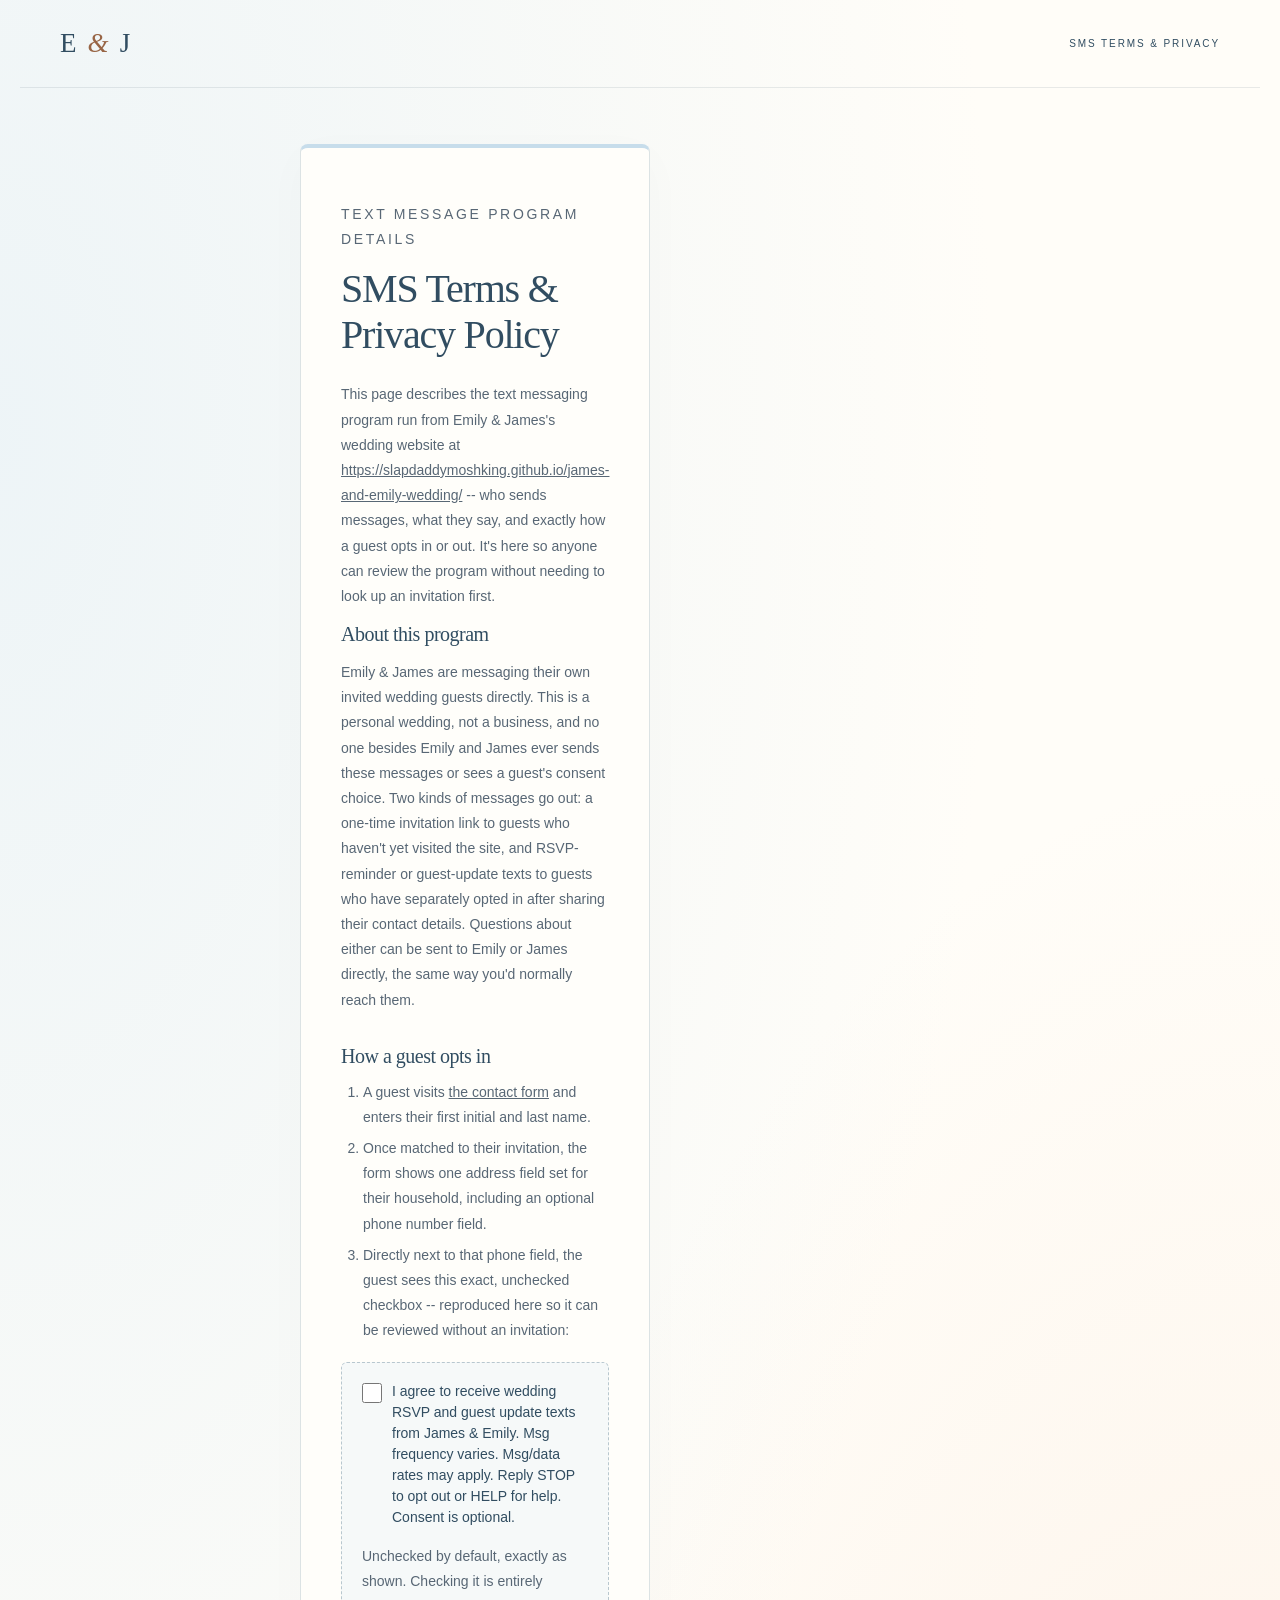
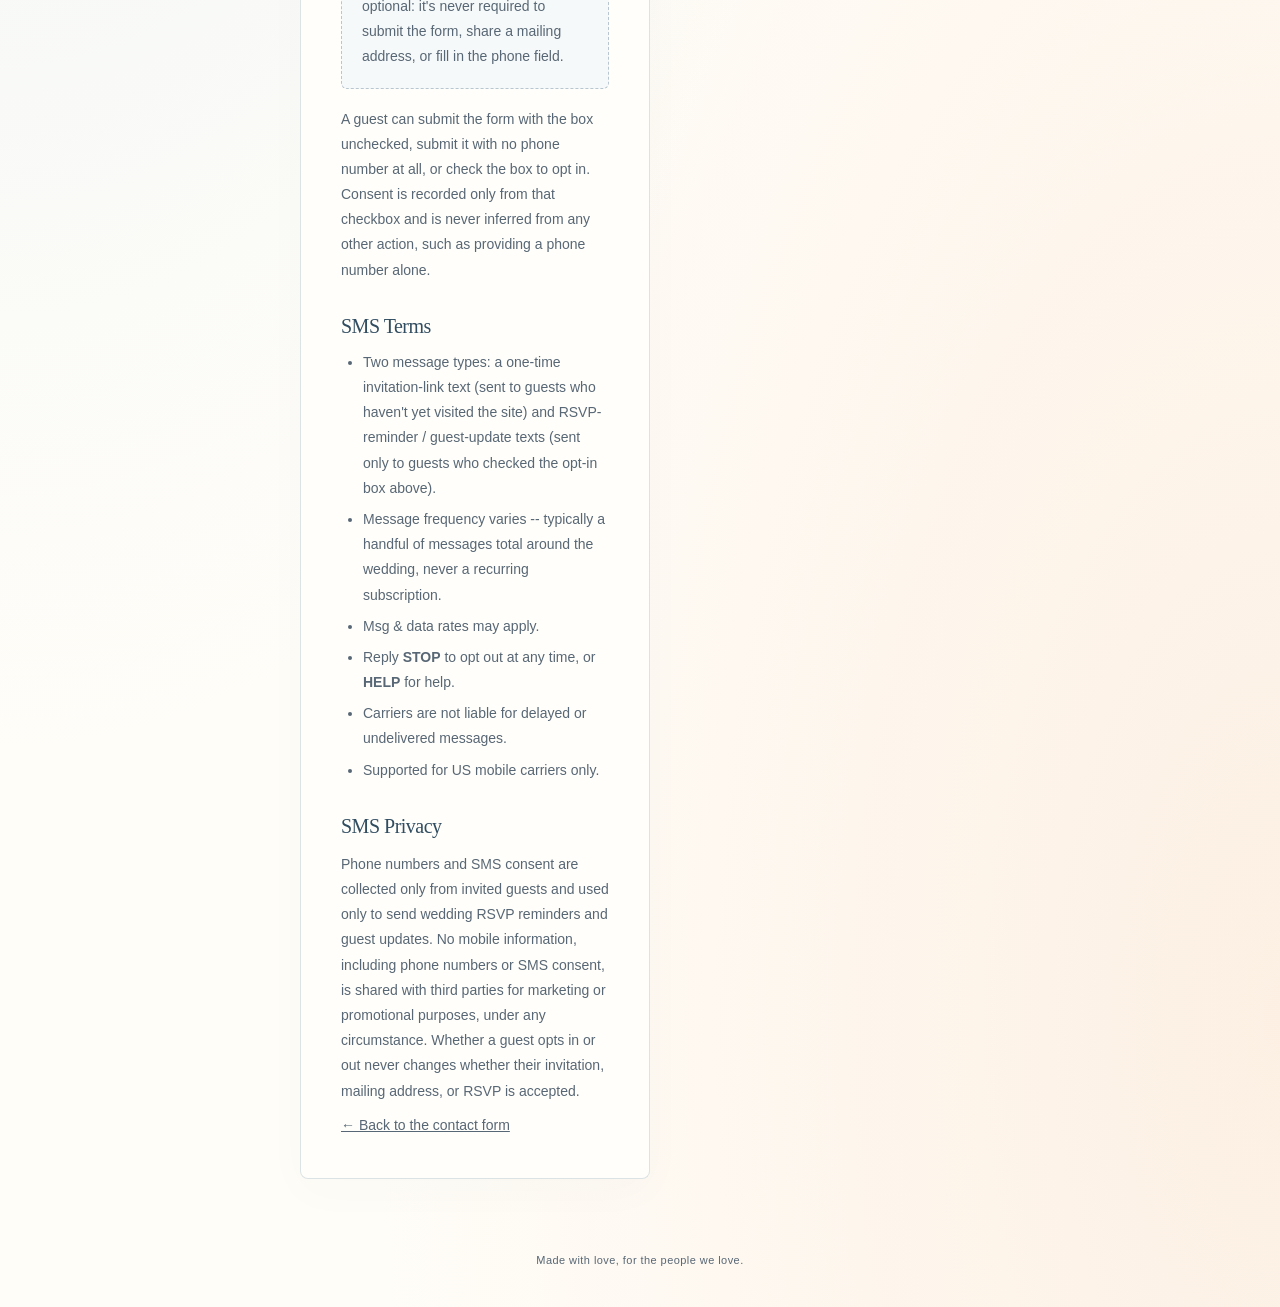
==== sms-terms.html @ 4471e6e7 "Add a standalone, ungated SMS Terms/Privacy/opt-in page Every prior A2P 10DLC fix patched wording in" ====
<!doctype html>
<html lang="en">
<head>
  <meta charset="utf-8">
  <meta name="viewport" content="width=device-width, initial-scale=1">
  <meta name="description" content="SMS Terms, Privacy Policy, and the exact opt-in method used for Emily and James's wedding text updates.">
  <meta name="theme-color" content="#dcecf6">
  <title>SMS Terms &amp; Privacy · Emily &amp; James</title>
  <link rel="stylesheet" href="styles.css?v=sms-terms-1">
</head>
<body>
  <header class="site-header"><a href="./" aria-label="Emily and James home">E <span>&amp;</span> J</a><span class="eyebrow">SMS Terms &amp; Privacy</span></header>
  <main class="policy-main">
    <article class="policy-card">
      <p class="eyebrow">Text message program details</p>
      <h1>SMS Terms &amp; Privacy Policy</h1>
      <p>This page describes the text messaging program run from Emily &amp; James's wedding website at <a href="https://slapdaddymoshking.github.io/james-and-emily-wedding/">https://slapdaddymoshking.github.io/james-and-emily-wedding/</a> -- who sends messages, what they say, and exactly how a guest opts in or out. It's here so anyone can review the program without needing to look up an invitation first.</p>

      <section aria-labelledby="about-heading">
        <h2 id="about-heading">About this program</h2>
        <p>Emily &amp; James are messaging their own invited wedding guests directly. This is a personal wedding, not a business, and no one besides Emily and James ever sends these messages or sees a guest's consent choice. Two kinds of messages go out: a one-time invitation link to guests who haven't yet visited the site, and RSVP-reminder or guest-update texts to guests who have separately opted in after sharing their contact details. Questions about either can be sent to Emily or James directly, the same way you'd normally reach them.</p>
      </section>

      <section aria-labelledby="optin-heading">
        <h2 id="optin-heading">How a guest opts in</h2>
        <ol>
          <li>A guest visits <a href="./">the contact form</a> and enters their first initial and last name.</li>
          <li>Once matched to their invitation, the form shows one address field set for their household, including an optional phone number field.</li>
          <li>Directly next to that phone field, the guest sees this exact, unchecked checkbox -- reproduced here so it can be reviewed without an invitation:</li>
        </ol>
        <div class="policy-example" aria-label="Reference copy of the live opt-in checkbox">
          <label class="checkbox-label sms-consent"><input type="checkbox" name="sms_consent_example" aria-describedby="optin-example-note"> <span>I agree to receive wedding RSVP and guest update texts from James &amp; Emily. Msg frequency varies. Msg/data rates may apply. Reply STOP to opt out or HELP for help. Consent is optional.</span></label>
          <p class="field-help" id="optin-example-note">Unchecked by default, exactly as shown. Checking it is entirely optional: it's never required to submit the form, share a mailing address, or fill in the phone field.</p>
        </div>
        <p>A guest can submit the form with the box unchecked, submit it with no phone number at all, or check the box to opt in. Consent is recorded only from that checkbox and is never inferred from any other action, such as providing a phone number alone.</p>
      </section>

      <section aria-labelledby="terms-heading" id="terms">
        <h2 id="terms-heading">SMS Terms</h2>
        <ul>
          <li>Two message types: a one-time invitation-link text (sent to guests who haven't yet visited the site) and RSVP-reminder / guest-update texts (sent only to guests who checked the opt-in box above).</li>
          <li>Message frequency varies -- typically a handful of messages total around the wedding, never a recurring subscription.</li>
          <li>Msg &amp; data rates may apply.</li>
          <li>Reply <strong>STOP</strong> to opt out at any time, or <strong>HELP</strong> for help.</li>
          <li>Carriers are not liable for delayed or undelivered messages.</li>
          <li>Supported for US mobile carriers only.</li>
        </ul>
      </section>

      <section aria-labelledby="privacy-heading" id="privacy">
        <h2 id="privacy-heading">SMS Privacy</h2>
        <p>Phone numbers and SMS consent are collected only from invited guests and used only to send wedding RSVP reminders and guest updates. No mobile information, including phone numbers or SMS consent, is shared with third parties for marketing or promotional purposes, under any circumstance. Whether a guest opts in or out never changes whether their invitation, mailing address, or RSVP is accepted.</p>
      </section>

      <p class="field-help"><a href="./">&larr; Back to the contact form</a></p>
    </article>
  </main>
  <footer>Made with love, for the people we love.</footer>
</body>
</html>
---- styles.css ----
:root { color-scheme: light; font-family: Georgia, 'Times New Roman', serif; --blue: #dcecf6; --orange: #f7d2b5; --green: #dce5d2; --yellow: #f8edbd; --ink: #314d61; --muted: #586775; color: var(--ink); background: #fffdf8; }
* { box-sizing: border-box; }
body { margin: 0; background: radial-gradient(ellipse at 0% 15%, #dcecf680, transparent 55%), radial-gradient(ellipse at 100% 90%, #f7d2b550, transparent 50%), #fffdf8; }
a { color: inherit; }
.site-header { max-width: 1240px; margin: auto; padding: 28px 40px; display: flex; align-items: center; justify-content: space-between; border-bottom: 1px solid #314d611c; }
.site-header a { text-decoration: none; font-size: 27px; letter-spacing: .08em; }
.site-header a span { font-style: italic; color: #986545; }
.eyebrow { font: 10px/1.7 Arial, sans-serif; letter-spacing: .19em; text-transform: uppercase; }
main { max-width: 1200px; margin: auto; display: grid; grid-template-columns: .9fr 1.1fr; gap: 64px; padding: 64px 40px; align-items: start; }
.intro { text-align: center; padding: 44px 0; position: sticky; top: 30px; }
h1 { margin: 18px -12px 22px; font-size: clamp(40px, 4.4vw, 60px); font-weight: 400; line-height: 1.15; letter-spacing: -.045em; }
h1 span { font-style: italic; color: #986545; }
.divider { width: 64px; height: 3px; background: linear-gradient(to right, var(--blue) 50%, var(--orange) 50%); margin: 30px auto; }
h2 { font-weight: 400; letter-spacing: -.025em; }
.intro h2 { font-size: clamp(32px, 3.7vw, 46px); line-height: 1.15; margin: 28px 0 20px; }
.intro-copy { max-width: 340px; margin: auto; font: 15px/1.9 Arial, sans-serif; color: var(--muted); }
.little-note { display: flex; gap: 16px; text-align: left; align-items: center; max-width: 330px; margin: 34px auto 0; padding: 19px 22px; background: #dcecf670; border-radius: 6px; }
.little-note span { font-size: 28px; }
.little-note p { margin: 0; font: 13px/1.7 Arial, sans-serif; }
.signoff { margin-top: 30px; font-style: italic; font-size: 16px; }
.petals { position: relative; width: 64px; height: 64px; margin: 0 auto 26px; }
.petals i { position: absolute; width: 28px; height: 36px; border-radius: 70% 70% 55% 55%; background: var(--orange); left: 18px; top: 0; transform-origin: 50% 32px; }
.petals i:nth-child(2) { transform: rotate(72deg); background: var(--blue); }
.petals i:nth-child(3) { transform: rotate(144deg); background: var(--green); }
.petals i:nth-child(4) { transform: rotate(216deg); background: var(--blue); }
.petals i:nth-child(5) { transform: rotate(288deg); }
.petals::after { content: ''; position: absolute; width: 16px; height: 16px; left: 24px; top: 24px; border-radius: 50%; background: var(--yellow); }
.form-card { min-width: 0; background: #fffefa; border: 1px solid #dce3e4; border-top: 4px solid #c7ddeb; border-radius: 8px; padding: 35px; box-shadow: 0 12px 45px #314d6106; scroll-margin-top: 24px; }
.form-card .eyebrow { margin-top: 0; color: #64785d; }
.form-card h2 { font-size: 33px; margin: 10px 0; }
.form-intro { font: 13px/1.8 Arial, sans-serif; color: var(--muted); margin-bottom: 30px; }
fieldset { min-width: 0; padding: 0; margin: 0 0 26px; border: 0; }
legend { width: 100%; padding: 0 0 14px; margin-bottom: 18px; border-bottom: 1px solid #314d611c; font-size: 18px; }
legend span { margin-right: 10px; font: 10px Arial, sans-serif; color: #7b634e; background: #f7d2b560; border-radius: 50%; padding: 7px; vertical-align: 2px; }
label { display: block; min-width: 0; font: 12px/1.5 Arial, sans-serif; margin-bottom: 16px; }
label small { color: var(--muted); font-size: 11px; }
input, textarea { display: block; width: 100%; min-width: 0; padding: 12px; margin-top: 7px; min-height: 46px; background: #fff; border: 1px solid #b8c7cf; border-radius: 4px; color: var(--ink); font: 16px/1.4 Arial, sans-serif; }
textarea { resize: vertical; }
input::placeholder, textarea::placeholder { color: #6d7981; opacity: 1; }
input:focus, textarea:focus { outline: 2px solid #476b84; outline-offset: 2px; }
[aria-invalid="true"] { border-color: #9a4335; }
.fields { display: grid; grid-template-columns: 1fr 1fr; gap: 16px; }
.name-fields { grid-template-columns: 1fr 2fr; }
.field-help, .privacy-note { color: var(--muted); font: 12px/1.7 Arial, sans-serif; }
.field-help { margin: -5px 0 0; }
.field-help + label { margin-top: 18px; }
.text-button { display: block; border: 0; padding: 10px 0; min-height: 44px; background: transparent; color: var(--ink); font: 13px Arial, sans-serif; text-decoration: underline; cursor: pointer; }
input[readonly] { background: #edf4f8; }
select { width: 100%; min-height: 48px; margin-top: 7px; padding: 12px; border: 1px solid #b8c7cf; border-radius: 4px; background: #fff; color: var(--ink); font: 16px Arial, sans-serif; }
.checkbox-label { display: flex; align-items: center; gap: 10px; font-size: 14px; min-height: 44px; }
.checkbox-label input { width: 20px; height: 20px; min-height: 20px; margin: 0; flex: 0 0 20px; accent-color: var(--ink); }
.checkbox-label.sms-consent { align-items: flex-start; }
.checkbox-label.sms-consent input { margin-top: 2px; }
.sms-policies { margin: 10px 0 0; }
.sms-policies p { margin: 0 0 8px; }
#plus-one-section { border-top: 1px solid #dce3e4; padding-top: 8px; margin-top: 10px; }
#plus-one-section h3 { font-weight: 400; font-size: 21px; }
#plus-one-fields { margin-top: 18px; }
.privacy-note { margin: 0 0 18px; }
button { touch-action: manipulation; }
.primary-button { display: flex; justify-content: space-between; align-items: center; width: 100%; border: 1px solid #314d61; border-radius: 4px; background: var(--ink); color: #fffdf8; min-height: 52px; padding: 14px 20px; font: 15px Arial, sans-serif; cursor: pointer; }
.primary-button:hover { background: #243e50; }
.primary-button:disabled { opacity: .6; cursor: wait; }
.primary-button span { font-size: 22px; }
.form-status { font: 13px/1.7 Arial, sans-serif; margin: 14px 0 0; }
.form-status:empty { margin: 0; }
.form-status.error { color: #923b2e; }
.confirmation { text-align: center; padding: 44px 0; }
.confirmation-mark { font-size: 54px; color: #986545; margin-bottom: 24px; }
.confirmation p:not(.eyebrow) { font: 14px/1.8 Arial, sans-serif; color: var(--muted); }
.confirmation .receipt { overflow-wrap: anywhere; font-size: 11px !important; }
.honeypot { position: absolute; left: -10000px; width: 1px; height: 1px; overflow: hidden; }
[hidden] { display: none !important; }
:focus-visible { outline: 3px solid #476b84; outline-offset: 4px; }
.skip-link { position: absolute; top: -100px; left: 20px; padding: 14px; background: #fff; z-index: 2; }
.skip-link:focus { top: 10px; }
footer { text-align: center; padding: 8px 24px 36px; color: var(--muted); font: 11px/1.8 Arial, sans-serif; letter-spacing: .04em; }
footer a { margin-left: 6px; }
.policy-main { max-width: 760px; margin: auto; padding: 56px 40px 64px; }
.policy-card { background: #fffefa; border: 1px solid #dce3e4; border-top: 4px solid #c7ddeb; border-radius: 8px; padding: 40px; box-shadow: 0 12px 45px #314d6106; }
.policy-card h1 { font-size: clamp(30px, 4vw, 40px); font-weight: 400; letter-spacing: -.03em; margin: 10px 0 24px; }
.policy-card h2 { font-size: 20px; margin: 32px 0 12px; }
.policy-card section:first-of-type h2 { margin-top: 0; }
.policy-card p, .policy-card li { font: 14px/1.8 Arial, sans-serif; color: var(--muted); }
.policy-card ol, .policy-card ul { padding-left: 22px; margin: 0 0 16px; }
.policy-card li { margin-bottom: 6px; }
.policy-example { margin: 18px 0; padding: 18px 20px; background: #dcecf640; border: 1px dashed #b8c7cf; border-radius: 6px; }
.policy-example .field-help { margin: 10px 0 0; }
@media (max-width: 640px) { .policy-main { padding: 32px 18px 40px; } .policy-card { padding: 26px 22px; } }
@media (max-width: 850px) { main { gap: 30px; padding: 40px 24px; } .form-card { padding: 26px; } h1 { font-size: 39px; } .fields { grid-template-columns: 1fr; gap: 0; } .name-fields { grid-template-columns: 1fr 2fr; gap: 14px; } }
@media (max-width: 640px) { .site-header { padding: 20px 24px; } .site-header .eyebrow { font-size: 8px; letter-spacing: .12em; } main { display: block; padding: 18px 16px 32px; } .intro { position: static; padding: 22px 14px 26px; } .petals { margin-bottom: 20px; transform: scale(.85); } h1 { font-size: clamp(36px, 9vw, 52px); } .intro h2 { font-size: 34px; } .divider { margin: 24px auto; } .intro-copy { font-size: 14px; } .little-note { margin-top: 24px; } .signoff { margin: 22px 0 0; } .form-card { padding: 28px 22px; } .form-card h2 { font-size: 30px; } legend { font-size: 17px; } }
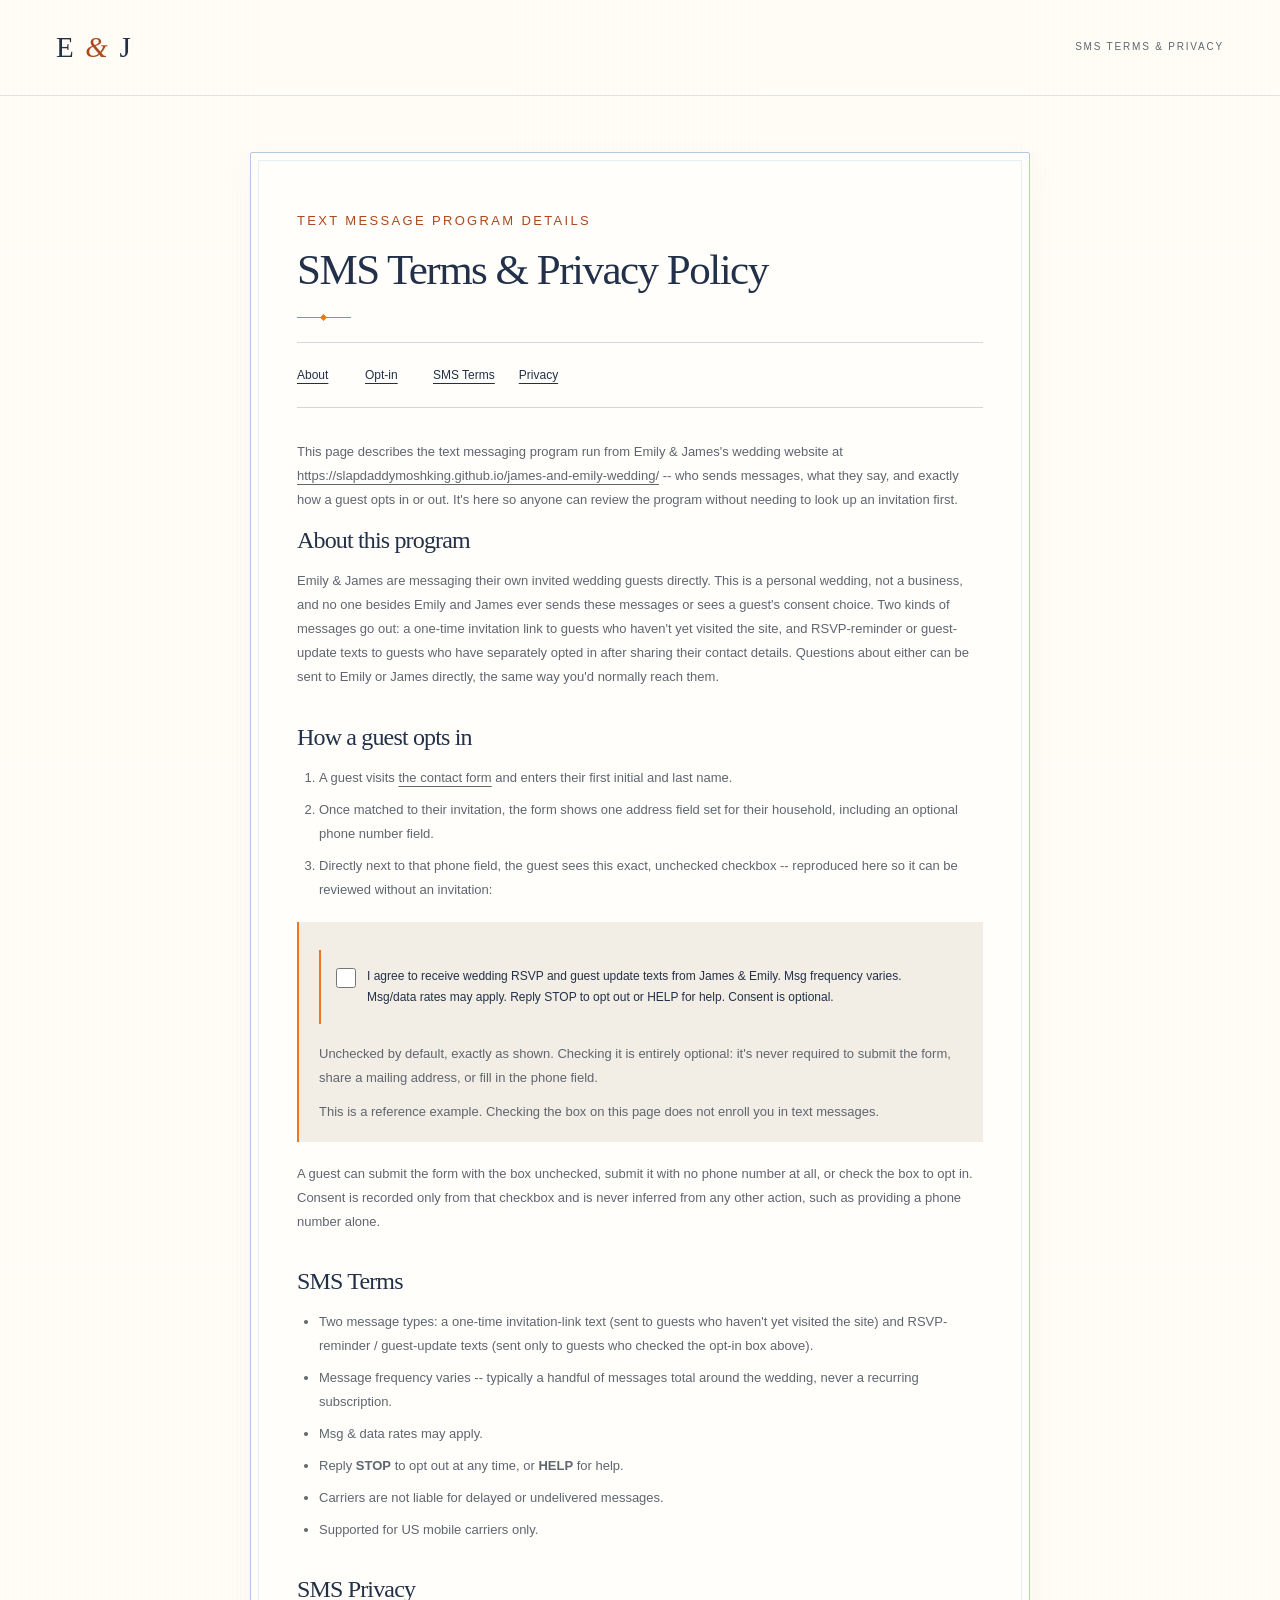
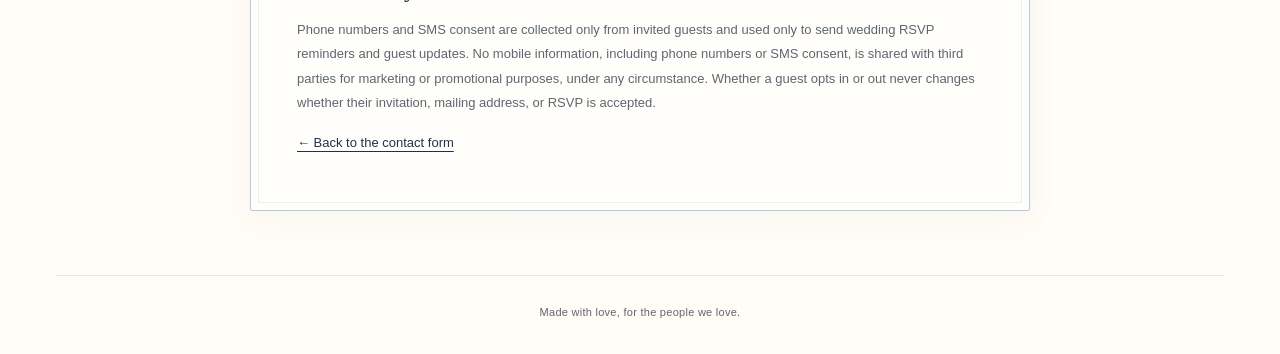
==== commit ec5ee1bb: "Polish wedding site with floral palette and mobile layouts" ====
--- a/sms-terms.html
+++ b/sms-terms.html
@@ -3,25 +3,35 @@
 <head>
   <meta charset="utf-8">
   <meta name="viewport" content="width=device-width, initial-scale=1">
-  <meta name="description" content="SMS Terms, Privacy Policy, and the exact opt-in method used for Emily and James's wedding text updates.">
-  <meta name="theme-color" content="#dcecf6">
+  <meta name="description" content="Read Emily and James's wedding SMS terms and privacy policy, including how optional text updates work and how to opt out.">
+  <meta name="theme-color" content="#fffdf6">
   <title>SMS Terms &amp; Privacy · Emily &amp; James</title>
-  <link rel="stylesheet" href="styles.css?v=sms-terms-1">
+  <link rel="stylesheet" href="styles.css?v=floral-20261012-1">
 </head>
-<body>
-  <header class="site-header"><a href="./" aria-label="Emily and James home">E <span>&amp;</span> J</a><span class="eyebrow">SMS Terms &amp; Privacy</span></header>
-  <main class="policy-main">
+<body class="policy-page">
+  <a class="skip-link" href="#policy-content">Skip to the policy</a>
+  <header class="site-header policy-header"><a href="./" aria-label="Emily and James home">E <span>&amp;</span> J</a><span class="eyebrow">SMS Terms &amp; Privacy</span></header>
+  <main class="policy-main" id="policy-content" tabindex="-1" aria-labelledby="policy-title">
     <article class="policy-card">
-      <p class="eyebrow">Text message program details</p>
-      <h1>SMS Terms &amp; Privacy Policy</h1>
+      <header class="policy-heading">
+        <p class="eyebrow">Text message program details</p>
+        <h1 id="policy-title">SMS Terms &amp; Privacy Policy</h1>
+        <div class="divider" aria-hidden="true"></div>
+      </header>
+      <nav class="policy-navigation" aria-label="On this page">
+        <a href="#about">About</a>
+        <a href="#opt-in">Opt-in</a>
+        <a href="#terms">SMS Terms</a>
+        <a href="#privacy">Privacy</a>
+      </nav>
       <p>This page describes the text messaging program run from Emily &amp; James's wedding website at <a href="https://slapdaddymoshking.github.io/james-and-emily-wedding/">https://slapdaddymoshking.github.io/james-and-emily-wedding/</a> -- who sends messages, what they say, and exactly how a guest opts in or out. It's here so anyone can review the program without needing to look up an invitation first.</p>
 
-      <section aria-labelledby="about-heading">
+      <section aria-labelledby="about-heading" id="about">
         <h2 id="about-heading">About this program</h2>
         <p>Emily &amp; James are messaging their own invited wedding guests directly. This is a personal wedding, not a business, and no one besides Emily and James ever sends these messages or sees a guest's consent choice. Two kinds of messages go out: a one-time invitation link to guests who haven't yet visited the site, and RSVP-reminder or guest-update texts to guests who have separately opted in after sharing their contact details. Questions about either can be sent to Emily or James directly, the same way you'd normally reach them.</p>
       </section>
 
-      <section aria-labelledby="optin-heading">
+      <section aria-labelledby="optin-heading" id="opt-in">
         <h2 id="optin-heading">How a guest opts in</h2>
         <ol>
           <li>A guest visits <a href="./">the contact form</a> and enters their first initial and last name.</li>
@@ -29,8 +39,9 @@
           <li>Directly next to that phone field, the guest sees this exact, unchecked checkbox -- reproduced here so it can be reviewed without an invitation:</li>
         </ol>
         <div class="policy-example" aria-label="Reference copy of the live opt-in checkbox">
-          <label class="checkbox-label sms-consent"><input type="checkbox" name="sms_consent_example" aria-describedby="optin-example-note"> <span>I agree to receive wedding RSVP and guest update texts from James &amp; Emily. Msg frequency varies. Msg/data rates may apply. Reply STOP to opt out or HELP for help. Consent is optional.</span></label>
+          <label class="checkbox-label sms-consent"><input type="checkbox" name="sms_consent_example" aria-describedby="optin-example-note optin-reference-note"> <span>I agree to receive wedding RSVP and guest update texts from James &amp; Emily. Msg frequency varies. Msg/data rates may apply. Reply STOP to opt out or HELP for help. Consent is optional.</span></label>
           <p class="field-help" id="optin-example-note">Unchecked by default, exactly as shown. Checking it is entirely optional: it's never required to submit the form, share a mailing address, or fill in the phone field.</p>
+          <p class="field-help" id="optin-reference-note">This is a reference example. Checking the box on this page does not enroll you in text messages.</p>
         </div>
         <p>A guest can submit the form with the box unchecked, submit it with no phone number at all, or check the box to opt in. Consent is recorded only from that checkbox and is never inferred from any other action, such as providing a phone number alone.</p>
       </section>
@@ -52,7 +63,7 @@
         <p>Phone numbers and SMS consent are collected only from invited guests and used only to send wedding RSVP reminders and guest updates. No mobile information, including phone numbers or SMS consent, is shared with third parties for marketing or promotional purposes, under any circumstance. Whether a guest opts in or out never changes whether their invitation, mailing address, or RSVP is accepted.</p>
       </section>
 
-      <p class="field-help"><a href="./">&larr; Back to the contact form</a></p>
+      <p class="field-help"><a class="text-button" href="./">&larr; Back to the contact form</a></p>
     </article>
   </main>
   <footer>Made with love, for the people we love.</footer>
--- a/styles.css
+++ b/styles.css
@@ -1,91 +1,243 @@
-:root { color-scheme: light; font-family: Georgia, 'Times New Roman', serif; --blue: #dcecf6; --orange: #f7d2b5; --green: #dce5d2; --yellow: #f8edbd; --ink: #314d61; --muted: #586775; color: var(--ink); background: #fffdf8; }
+:root {
+  color-scheme: light;
+  font-family: Georgia, 'Times New Roman', serif;
+  --paper: #fffdf6;
+  --paper-shade: #f3eee5;
+  --blue: #b4c8e4;
+  --blue-wash: #edf2f8;
+  --orange: #ed761f;
+  --orange-ink: #ac491f;
+  --green: #6b785f;
+  --ink: #223149;
+  --muted: #5f6670;
+  --line: #d4d7d9;
+  --control-line: #7e8796;
+  --sans: 'Helvetica Neue', Arial, sans-serif;
+  color: var(--ink);
+  background: var(--paper);
+}
 * { box-sizing: border-box; }
-body { margin: 0; background: radial-gradient(ellipse at 0% 15%, #dcecf680, transparent 55%), radial-gradient(ellipse at 100% 90%, #f7d2b550, transparent 50%), #fffdf8; }
-a { color: inherit; }
-.site-header { max-width: 1240px; margin: auto; padding: 28px 40px; display: flex; align-items: center; justify-content: space-between; border-bottom: 1px solid #314d611c; }
-.site-header a { text-decoration: none; font-size: 27px; letter-spacing: .08em; }
-.site-header a span { font-style: italic; color: #986545; }
-.eyebrow { font: 10px/1.7 Arial, sans-serif; letter-spacing: .19em; text-transform: uppercase; }
-main { max-width: 1200px; margin: auto; display: grid; grid-template-columns: .9fr 1.1fr; gap: 64px; padding: 64px 40px; align-items: start; }
-.intro { text-align: center; padding: 44px 0; position: sticky; top: 30px; }
-h1 { margin: 18px -12px 22px; font-size: clamp(40px, 4.4vw, 60px); font-weight: 400; line-height: 1.15; letter-spacing: -.045em; }
-h1 span { font-style: italic; color: #986545; }
-.divider { width: 64px; height: 3px; background: linear-gradient(to right, var(--blue) 50%, var(--orange) 50%); margin: 30px auto; }
-h2 { font-weight: 400; letter-spacing: -.025em; }
-.intro h2 { font-size: clamp(32px, 3.7vw, 46px); line-height: 1.15; margin: 28px 0 20px; }
-.intro-copy { max-width: 340px; margin: auto; font: 15px/1.9 Arial, sans-serif; color: var(--muted); }
-.little-note { display: flex; gap: 16px; text-align: left; align-items: center; max-width: 330px; margin: 34px auto 0; padding: 19px 22px; background: #dcecf670; border-radius: 6px; }
-.little-note span { font-size: 28px; }
-.little-note p { margin: 0; font: 13px/1.7 Arial, sans-serif; }
-.signoff { margin-top: 30px; font-style: italic; font-size: 16px; }
-.petals { position: relative; width: 64px; height: 64px; margin: 0 auto 26px; }
-.petals i { position: absolute; width: 28px; height: 36px; border-radius: 70% 70% 55% 55%; background: var(--orange); left: 18px; top: 0; transform-origin: 50% 32px; }
-.petals i:nth-child(2) { transform: rotate(72deg); background: var(--blue); }
-.petals i:nth-child(3) { transform: rotate(144deg); background: var(--green); }
-.petals i:nth-child(4) { transform: rotate(216deg); background: var(--blue); }
-.petals i:nth-child(5) { transform: rotate(288deg); }
-.petals::after { content: ''; position: absolute; width: 16px; height: 16px; left: 24px; top: 24px; border-radius: 50%; background: var(--yellow); }
-.form-card { min-width: 0; background: #fffefa; border: 1px solid #dce3e4; border-top: 4px solid #c7ddeb; border-radius: 8px; padding: 35px; box-shadow: 0 12px 45px #314d6106; scroll-margin-top: 24px; }
-.form-card .eyebrow { margin-top: 0; color: #64785d; }
-.form-card h2 { font-size: 33px; margin: 10px 0; }
-.form-intro { font: 13px/1.8 Arial, sans-serif; color: var(--muted); margin-bottom: 30px; }
-fieldset { min-width: 0; padding: 0; margin: 0 0 26px; border: 0; }
-legend { width: 100%; padding: 0 0 14px; margin-bottom: 18px; border-bottom: 1px solid #314d611c; font-size: 18px; }
-legend span { margin-right: 10px; font: 10px Arial, sans-serif; color: #7b634e; background: #f7d2b560; border-radius: 50%; padding: 7px; vertical-align: 2px; }
-label { display: block; min-width: 0; font: 12px/1.5 Arial, sans-serif; margin-bottom: 16px; }
+body {
+  margin: 0;
+  background-color: var(--paper);
+  background-image: repeating-linear-gradient(90deg, #22314902 0, #22314902 1px, transparent 1px, transparent 4px);
+}
+a { color: inherit; text-underline-offset: 4px; }
+.site-header {
+  max-width: 1280px;
+  margin: auto;
+  padding: 24px 56px;
+  display: flex;
+  align-items: center;
+  justify-content: space-between;
+  gap: 24px;
+  border-bottom: 1px solid #22314921;
+}
+.site-header > a {
+  min-height: 44px;
+  padding: 6px 0;
+  text-decoration: none;
+  font-size: 29px;
+  line-height: 1.2;
+  letter-spacing: .04em;
+  white-space: nowrap;
+}
+.site-header > a span { color: var(--orange-ink); font-style: italic; padding: 0 2px; }
+.eyebrow { font: 10px/1.65 var(--sans); letter-spacing: .18em; text-transform: uppercase; }
+.site-header .eyebrow { color: var(--muted); text-align: right; }
+main {
+  max-width: 1280px;
+  margin: auto;
+  display: grid;
+  grid-template-columns: .96fr 1.04fr;
+  gap: 76px;
+  padding: 62px 56px 48px;
+  align-items: start;
+}
+.intro { min-width: 0; text-align: center; padding: 10px 0 0; position: sticky; top: 24px; }
+.intro > .eyebrow { margin: 0; color: var(--orange-ink); }
+h1 { margin: 15px 0 4px; font-size: clamp(44px, 4.7vw, 68px); font-weight: 400; line-height: 1.1; letter-spacing: -.055em; }
+h1 .ampersand { color: var(--orange-ink); font-style: italic; padding: 0 .03em; }
+.botanical-art { display: block; width: 292px; max-width: 100%; height: 266px; margin: 15px auto 2px; object-fit: contain; }
+.divider { width: 54px; height: 1px; margin: 12px auto 24px; background: var(--orange); position: relative; }
+.divider::after { content: ''; position: absolute; left: 24px; top: -2px; width: 5px; height: 5px; transform: rotate(45deg); background: var(--orange); }
+h2 { font-weight: 400; letter-spacing: -.035em; }
+.intro h2 { font-size: 37px; line-height: 1.16; margin: 0 0 18px; }
+.intro-copy { max-width: 330px; margin: auto; font: 14px/1.8 var(--sans); color: var(--muted); }
+.little-note { display: flex; gap: 12px; align-items: center; justify-content: center; max-width: 330px; margin: 24px auto 0; padding-top: 20px; border-top: 1px solid #22314921; text-align: left; }
+.little-note > span { color: var(--orange-ink); font-size: 21px; }
+.little-note p { margin: 0; font: 12px/1.65 var(--sans); color: var(--muted); }
+.signoff { margin: 24px 0 0; font-size: 16px; font-style: italic; }
+.form-card, .policy-card {
+  min-width: 0;
+  position: relative;
+  background: #fffefb;
+  border: 1px solid #b4c8e4;
+  border-radius: 2px;
+  padding: 43px 40px 40px;
+  box-shadow: 0 10px 40px #22314908, 0 2px 4px #22314903;
+}
+.form-card::before, .policy-card::before { content: ''; position: absolute; inset: 7px; border: 1px solid #b4c8e450; pointer-events: none; }
+.form-card { scroll-margin-top: 24px; }
+.form-card .eyebrow { margin: 0 0 12px; color: var(--orange-ink); }
+.form-card h2 { font-size: 37px; line-height: 1.14; margin: 0 0 16px; }
+.form-intro { font: 13px/1.8 var(--sans); color: var(--muted); margin: 0 0 26px; }
+fieldset { min-width: 0; padding: 0; margin: 0 0 30px; border: 0; }
+legend { width: 100%; padding: 0 0 14px; margin-bottom: 20px; border-bottom: 1px solid var(--line); font-size: 20px; line-height: 1.4; }
+legend span { display: inline-block; margin-right: 10px; padding: 5px 6px; min-width: 28px; border: 1px solid var(--blue); border-radius: 50%; text-align: center; vertical-align: 2px; color: var(--orange-ink); font: 10px/1.6 var(--sans); }
+label { display: block; min-width: 0; font: 12px/1.55 var(--sans); margin-bottom: 18px; }
 label small { color: var(--muted); font-size: 11px; }
-input, textarea { display: block; width: 100%; min-width: 0; padding: 12px; margin-top: 7px; min-height: 46px; background: #fff; border: 1px solid #b8c7cf; border-radius: 4px; color: var(--ink); font: 16px/1.4 Arial, sans-serif; }
+input, textarea, select {
+  display: block;
+  width: 100%;
+  min-width: 0;
+  min-height: 50px;
+  padding: 12px 13px;
+  margin-top: 7px;
+  background: #fffefb;
+  border: 1px solid var(--control-line);
+  border-radius: 2px;
+  color: var(--ink);
+  font: 16px/1.4 var(--sans);
+  transition: border-color .15s ease, background-color .15s ease;
+}
 textarea { resize: vertical; }
-input::placeholder, textarea::placeholder { color: #6d7981; opacity: 1; }
-input:focus, textarea:focus { outline: 2px solid #476b84; outline-offset: 2px; }
-[aria-invalid="true"] { border-color: #9a4335; }
+input::placeholder, textarea::placeholder { color: #6a717d; opacity: 1; }
+input:focus, textarea:focus, select:focus { border-color: var(--ink); outline: 2px solid var(--ink); outline-offset: 3px; }
+input[readonly] { background: var(--blue-wash); border-color: var(--control-line); }
+[aria-invalid="true"] { border-color: #a13e29; }
 .fields { display: grid; grid-template-columns: 1fr 1fr; gap: 16px; }
-.name-fields { grid-template-columns: 1fr 2fr; }
-.field-help, .privacy-note { color: var(--muted); font: 12px/1.7 Arial, sans-serif; }
+.name-fields { grid-template-columns: 1fr 2fr; gap: 14px; }
+.name-fields label { font-size: 11px; letter-spacing: .055em; }
+.field-help, .privacy-note { color: var(--muted); font: 12px/1.75 var(--sans); }
 .field-help { margin: -5px 0 0; }
 .field-help + label { margin-top: 18px; }
-.text-button { display: block; border: 0; padding: 10px 0; min-height: 44px; background: transparent; color: var(--ink); font: 13px Arial, sans-serif; text-decoration: underline; cursor: pointer; }
-input[readonly] { background: #edf4f8; }
-select { width: 100%; min-height: 48px; margin-top: 7px; padding: 12px; border: 1px solid #b8c7cf; border-radius: 4px; background: #fff; color: var(--ink); font: 16px Arial, sans-serif; }
-.checkbox-label { display: flex; align-items: center; gap: 10px; font-size: 14px; min-height: 44px; }
-.checkbox-label input { width: 20px; height: 20px; min-height: 20px; margin: 0; flex: 0 0 20px; accent-color: var(--ink); }
-.checkbox-label.sms-consent { align-items: flex-start; }
+.text-button { display: block; border: 0; padding: 10px 0; min-height: 44px; background: transparent; color: var(--ink); font: 13px/1.5 var(--sans); text-decoration: underline; text-underline-offset: 4px; cursor: pointer; }
+.text-button:hover { color: var(--orange-ink); }
+#form-content > .change-invitation { margin: -15px 0 17px; }
+.invitation-choices { margin-top: 24px; padding: 22px 20px; border: 1px solid #b4c8e4; border-radius: 2px; background: var(--blue-wash); }
+.invitation-choices h3 { margin: 0 0 12px; font-size: 23px; line-height: 1.25; font-weight: 400; letter-spacing: -.025em; }
+.invitation-choices .field-help { margin: 0; }
+.choices-list { display: grid; gap: 10px; list-style: none; margin: 18px 0 0; padding: 0; }
+.choice-button { display: flex; align-items: center; justify-content: space-between; gap: 12px; width: 100%; min-height: 52px; padding: 13px 14px; border: 1px solid var(--control-line); border-radius: 2px; background: #fffefb; color: var(--ink); text-align: left; overflow-wrap: anywhere; font: 14px/1.5 var(--sans); cursor: pointer; }
+.choice-button::after { content: ''; flex: 0 0 auto; width: 8px; height: 8px; border-top: 1px solid var(--orange-ink); border-right: 1px solid var(--orange-ink); }
+.choice-button:hover { background: var(--paper); border-color: var(--orange-ink); }
+.choice-button:disabled { opacity: .6; cursor: wait; }
+.checkbox-label { display: flex; align-items: center; gap: 11px; font-size: 13px; min-height: 44px; }
+.checkbox-label input { width: 20px; height: 20px; min-height: 20px; margin: 0; padding: 0; flex: 0 0 20px; accent-color: var(--ink); }
+.checkbox-label.sms-consent { align-items: flex-start; margin-top: 10px; padding: 16px 15px; border-left: 2px solid var(--orange); background: var(--paper-shade); font-size: 12px; line-height: 1.75; }
 .checkbox-label.sms-consent input { margin-top: 2px; }
-.sms-policies { margin: 10px 0 0; }
-.sms-policies p { margin: 0 0 8px; }
-#plus-one-section { border-top: 1px solid #dce3e4; padding-top: 8px; margin-top: 10px; }
-#plus-one-section h3 { font-weight: 400; font-size: 21px; }
+.sms-policies { margin: 14px 0 0; }
+.sms-policies p { margin: 0 0 10px; }
+.sms-policies .field-help { font-size: 11px; line-height: 1.8; }
+#plus-one-section { border-top: 1px solid var(--line); padding-top: 8px; margin-top: 20px; }
+#plus-one-section h3 { font-weight: 400; font-size: 23px; }
 #plus-one-fields { margin-top: 18px; }
-.privacy-note { margin: 0 0 18px; }
+.privacy-note { margin: 0 0 20px; }
 button { touch-action: manipulation; }
-.primary-button { display: flex; justify-content: space-between; align-items: center; width: 100%; border: 1px solid #314d61; border-radius: 4px; background: var(--ink); color: #fffdf8; min-height: 52px; padding: 14px 20px; font: 15px Arial, sans-serif; cursor: pointer; }
-.primary-button:hover { background: #243e50; }
+.primary-button { display: flex; justify-content: space-between; align-items: center; gap: 12px; width: 100%; border: 1px solid var(--ink); border-radius: 2px; background: var(--ink); color: var(--paper); min-height: 54px; padding: 14px 18px; font: 14px/1.5 var(--sans); letter-spacing: .01em; cursor: pointer; transition: background-color .15s ease; }
+.primary-button:hover { background: #364963; }
 .primary-button:disabled { opacity: .6; cursor: wait; }
-.primary-button span { font-size: 22px; }
-.form-status { font: 13px/1.7 Arial, sans-serif; margin: 14px 0 0; }
+.primary-button span { font-size: 22px; line-height: 1; color: var(--blue); }
+.form-status { font: 12px/1.8 var(--sans); margin: 16px 0 0; overflow-wrap: anywhere; }
 .form-status:empty { margin: 0; }
-.form-status.error { color: #923b2e; }
-.confirmation { text-align: center; padding: 44px 0; }
-.confirmation-mark { font-size: 54px; color: #986545; margin-bottom: 24px; }
-.confirmation p:not(.eyebrow) { font: 14px/1.8 Arial, sans-serif; color: var(--muted); }
-.confirmation .receipt { overflow-wrap: anywhere; font-size: 11px !important; }
+.form-status.error { color: #a13e29; }
+.confirmation { text-align: center; padding: 16px 0 20px; }
+.confirmation-mark { width: 168px; max-width: 100%; margin: 0 auto 22px; }
+.confirmation-mark img { display: block; width: 100%; height: auto; }
+.confirmation h2 { font-size: 41px; }
+.confirmation p:not(.eyebrow) { font: 13px/1.85 var(--sans); color: var(--muted); }
+.confirmation .receipt { overflow-wrap: anywhere; margin: 24px 0 14px; font-size: 11px !important; }
+.confirmation .change-invitation { margin: auto; }
 .honeypot { position: absolute; left: -10000px; width: 1px; height: 1px; overflow: hidden; }
 [hidden] { display: none !important; }
-:focus-visible { outline: 3px solid #476b84; outline-offset: 4px; }
-.skip-link { position: absolute; top: -100px; left: 20px; padding: 14px; background: #fff; z-index: 2; }
+:focus-visible { outline: 3px solid var(--ink); outline-offset: 4px; }
+.skip-link { position: absolute; top: -100px; left: 20px; padding: 14px; background: var(--paper); border: 1px solid var(--ink); z-index: 3; font: 14px/1.5 var(--sans); }
 .skip-link:focus { top: 10px; }
-footer { text-align: center; padding: 8px 24px 36px; color: var(--muted); font: 11px/1.8 Arial, sans-serif; letter-spacing: .04em; }
-footer a { margin-left: 6px; }
-.policy-main { max-width: 760px; margin: auto; padding: 56px 40px 64px; }
-.policy-card { background: #fffefa; border: 1px solid #dce3e4; border-top: 4px solid #c7ddeb; border-radius: 8px; padding: 40px; box-shadow: 0 12px 45px #314d6106; }
-.policy-card h1 { font-size: clamp(30px, 4vw, 40px); font-weight: 400; letter-spacing: -.03em; margin: 10px 0 24px; }
-.policy-card h2 { font-size: 20px; margin: 32px 0 12px; }
+footer { max-width: 1168px; margin: auto; text-align: center; padding: 26px 24px 32px; border-top: 1px solid #22314918; color: var(--muted); font: 11px/1.9 var(--sans); letter-spacing: .025em; }
+footer a { display: inline-block; min-height: 44px; margin-left: 8px; padding: 10px 0; }
+.policy-main { display: block; max-width: 860px; margin: auto; padding: 56px 40px 64px; }
+.policy-card { padding: 43px 46px; }
+.policy-heading .eyebrow { color: var(--orange-ink); }
+.policy-heading .divider { margin: 24px 0; }
+.policy-card h1 { margin: 10px 0 24px; font-size: clamp(32px, 4vw, 43px); letter-spacing: -.035em; }
+.policy-card h2 { font-size: 24px; line-height: 1.25; margin: 32px 0 14px; }
 .policy-card section:first-of-type h2 { margin-top: 0; }
-.policy-card p, .policy-card li { font: 14px/1.8 Arial, sans-serif; color: var(--muted); }
-.policy-card ol, .policy-card ul { padding-left: 22px; margin: 0 0 16px; }
-.policy-card li { margin-bottom: 6px; }
-.policy-example { margin: 18px 0; padding: 18px 20px; background: #dcecf640; border: 1px dashed #b8c7cf; border-radius: 6px; }
+.policy-card p, .policy-card li { font: 13px/1.85 var(--sans); color: var(--muted); overflow-wrap: anywhere; }
+.policy-card ol, .policy-card ul { padding-left: 22px; margin: 0 0 18px; }
+.policy-card li { margin-bottom: 8px; }
+.policy-example { margin: 20px 0; padding: 18px 20px; background: var(--paper-shade); border-left: 2px solid var(--orange); }
 .policy-example .field-help { margin: 10px 0 0; }
-@media (max-width: 640px) { .policy-main { padding: 32px 18px 40px; } .policy-card { padding: 26px 22px; } }
-@media (max-width: 850px) { main { gap: 30px; padding: 40px 24px; } .form-card { padding: 26px; } h1 { font-size: 39px; } .fields { grid-template-columns: 1fr; gap: 0; } .name-fields { grid-template-columns: 1fr 2fr; gap: 14px; } }
-@media (max-width: 640px) { .site-header { padding: 20px 24px; } .site-header .eyebrow { font-size: 8px; letter-spacing: .12em; } main { display: block; padding: 18px 16px 32px; } .intro { position: static; padding: 22px 14px 26px; } .petals { margin-bottom: 20px; transform: scale(.85); } h1 { font-size: clamp(36px, 9vw, 52px); } .intro h2 { font-size: 34px; } .divider { margin: 24px auto; } .intro-copy { font-size: 14px; } .little-note { margin-top: 24px; } .signoff { margin: 22px 0 0; } .form-card { padding: 28px 22px; } .form-card h2 { font-size: 30px; } legend { font-size: 17px; } }
+.policy-navigation { display: flex; flex-wrap: wrap; gap: 0 24px; margin: 24px 0 32px; padding: 10px 0; border-top: 1px solid var(--line); border-bottom: 1px solid var(--line); }
+.policy-navigation a { display: inline-flex; align-items: center; min-width: 44px; min-height: 44px; color: var(--ink); font: 12px/1.5 var(--sans); }
+.policy-header .eyebrow { max-width: 210px; }
+@media (max-width: 1050px) {
+  .site-header { padding-right: 36px; padding-left: 36px; }
+  main { padding: 46px 36px; gap: 40px; }
+  h1 { font-size: 51px; }
+  .form-card { padding: 37px 30px 34px; }
+  .form-card h2 { font-size: 32px; }
+  .botanical-art { width: 252px; height: 246px; }
+  .intro h2 { font-size: 33px; }
+}
+@media (max-width: 850px) {
+  .fields { grid-template-columns: 1fr; gap: 0; }
+  .name-fields { grid-template-columns: 1fr 2fr; gap: 14px; }
+}
+@media (max-width: 700px) {
+  .site-header { padding: 17px 24px; gap: 20px; }
+  .site-header > a { font-size: 26px; }
+  .site-header .eyebrow { max-width: 176px; font-size: 8px; line-height: 1.6; letter-spacing: .13em; }
+  main { display: block; max-width: 540px; padding: 26px 20px 34px; }
+  .intro { display: grid; grid-template-columns: minmax(0, 1fr) 125px; gap: 0 12px; position: static; padding: 0 4px 28px; text-align: left; }
+  .intro > .eyebrow { grid-column: 1 / -1; text-align: center; font-size: 9px; }
+  .intro h1 { grid-column: 1 / -1; margin: 12px 0 21px; text-align: center; font-size: clamp(40px, 10.5vw, 49px); letter-spacing: -.05em; }
+  .botanical-art { grid-column: 2; grid-row: 3 / 5; width: 125px; height: 164px; margin: 0; align-self: center; }
+  .intro .divider { display: none; }
+  .intro h2 { grid-column: 1; grid-row: 3; font-size: 29px; margin: 0 0 10px; line-height: 1.1; }
+  .intro-copy { grid-column: 1; grid-row: 4; max-width: none; font-size: 12px; line-height: 1.75; margin: 0; }
+  .little-note { grid-column: 1 / -1; justify-content: flex-start; width: 100%; max-width: none; margin: 17px 0 0; padding-top: 13px; gap: 10px; }
+  .little-note p { font-size: 11px; line-height: 1.7; }
+  .little-note br { display: none; }
+  .little-note > span { font-size: 17px; }
+  .signoff { display: none; }
+  .form-card { padding: 31px 27px 28px; scroll-margin-top: 18px; }
+  .form-card h2 { font-size: 30px; margin-bottom: 13px; }
+  .form-card .eyebrow { font-size: 9px; margin-bottom: 10px; letter-spacing: .15em; }
+  .form-intro { font-size: 12px; line-height: 1.75; margin-bottom: 22px; }
+  .name-fields { gap: 12px; }
+  .name-fields label { margin-bottom: 17px; }
+  .primary-button { min-height: 52px; padding: 13px 15px; }
+  .invitation-choices { padding: 19px 16px; }
+  .invitation-choices h3 { font-size: 22px; }
+  .confirmation { padding: 9px 0 12px; }
+  .confirmation h2 { font-size: 34px; }
+  .confirmation-mark { width: 135px; margin-bottom: 20px; }
+  legend { font-size: 19px; }
+  footer { margin: 0 24px; padding: 20px 8px 24px; font-size: 10px; }
+  footer a { display: block; margin: 0; }
+  .policy-main { max-width: 540px; padding: 30px 20px 40px; }
+  .policy-card { padding: 31px 27px; }
+  .policy-card h1 { font-size: 33px; }
+  .policy-navigation { gap: 0 20px; margin: 20px 0 26px; }
+  .policy-card h2 { font-size: 23px; }
+  .policy-card p, .policy-card li { font-size: 12px; line-height: 1.85; }
+  .policy-example { padding: 16px 14px; }
+}
+@media (max-width: 360px) {
+  .site-header { padding-right: 20px; padding-left: 20px; }
+  main { padding-right: 16px; padding-left: 16px; }
+  .intro { grid-template-columns: minmax(0, 1fr) 108px; gap: 0 9px; }
+  .intro h1 { font-size: 37px; }
+  .intro h2 { font-size: 25px; }
+  .botanical-art { width: 108px; height: 154px; }
+  .intro-copy { font-size: 11.5px; line-height: 1.7; }
+  .form-card { padding-right: 23px; padding-left: 23px; }
+  .form-card h2 { font-size: 27px; }
+  .name-fields { grid-template-columns: 1fr 1.7fr; gap: 10px; }
+  .policy-main { padding-right: 16px; padding-left: 16px; }
+  .policy-card { padding-right: 24px; padding-left: 24px; }
+}
+@media (prefers-reduced-motion: reduce) {
+  input, textarea, select, .primary-button { transition: none; }
+}
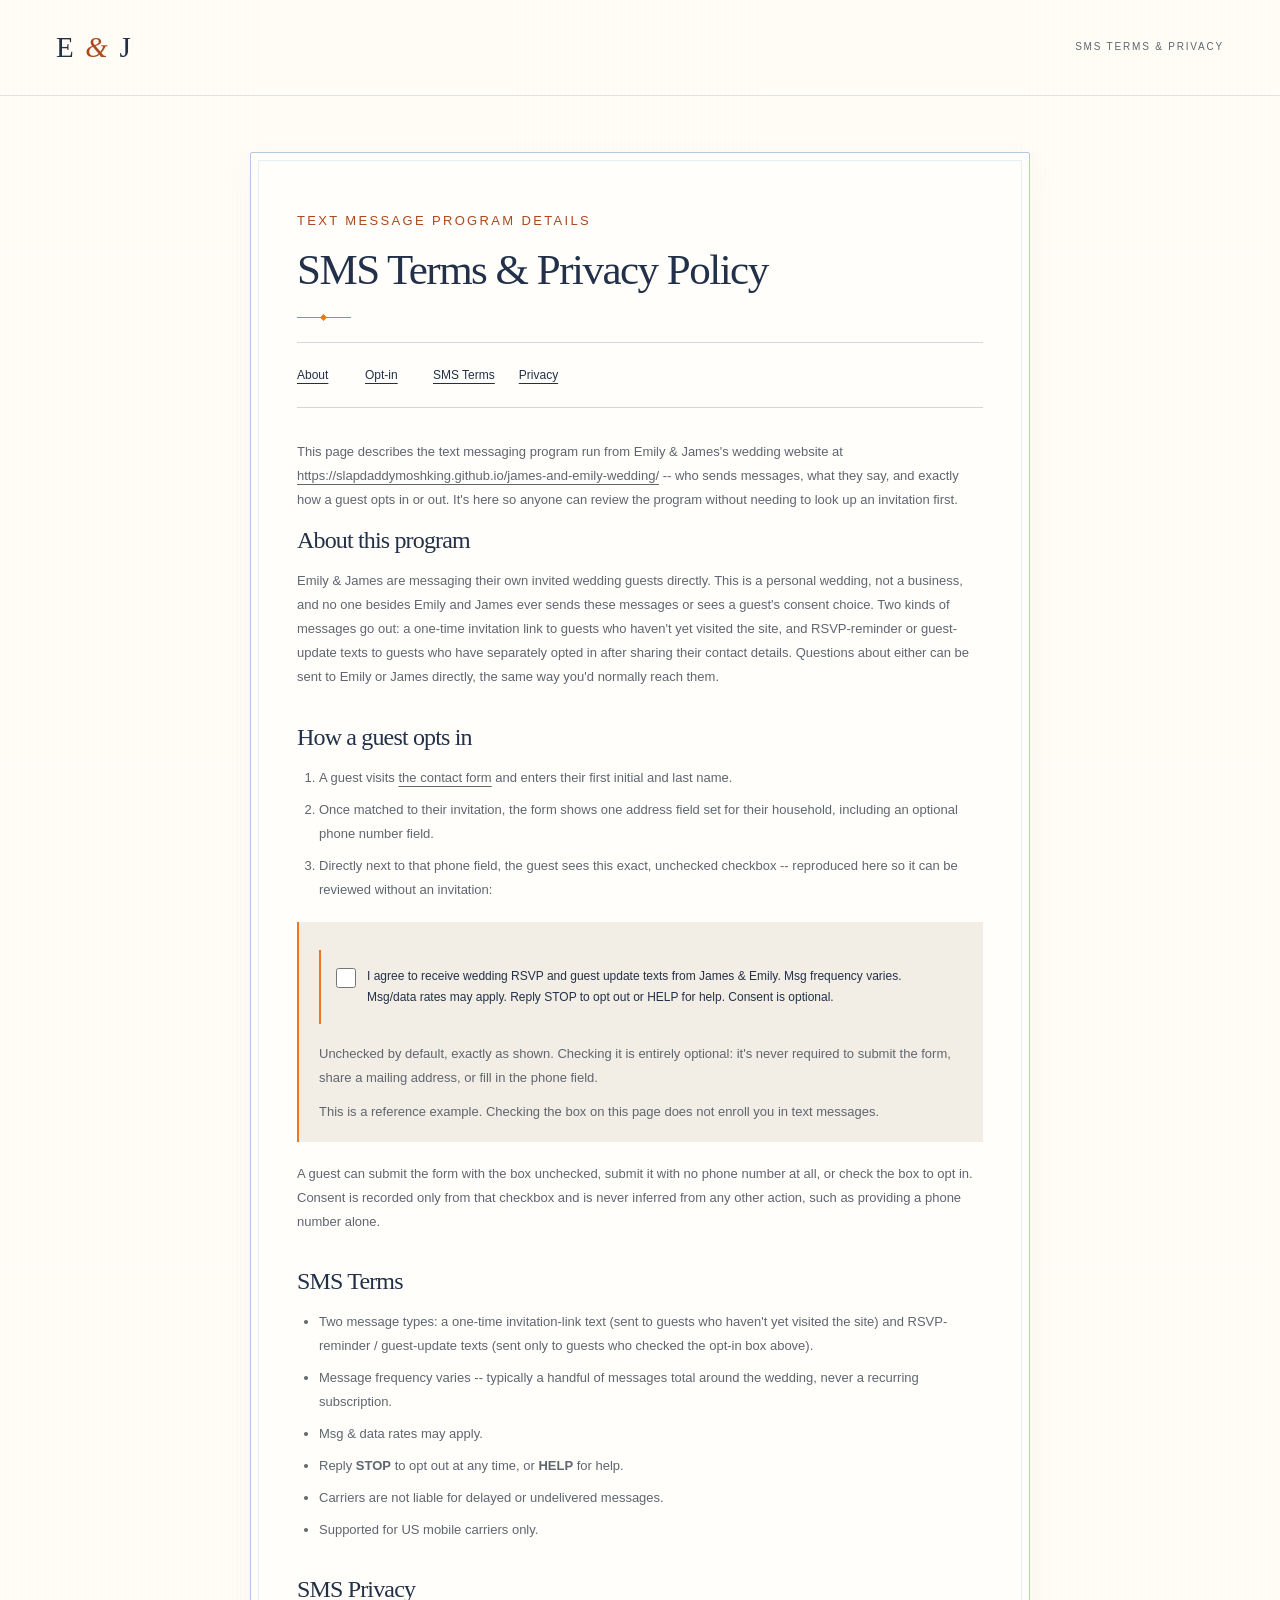
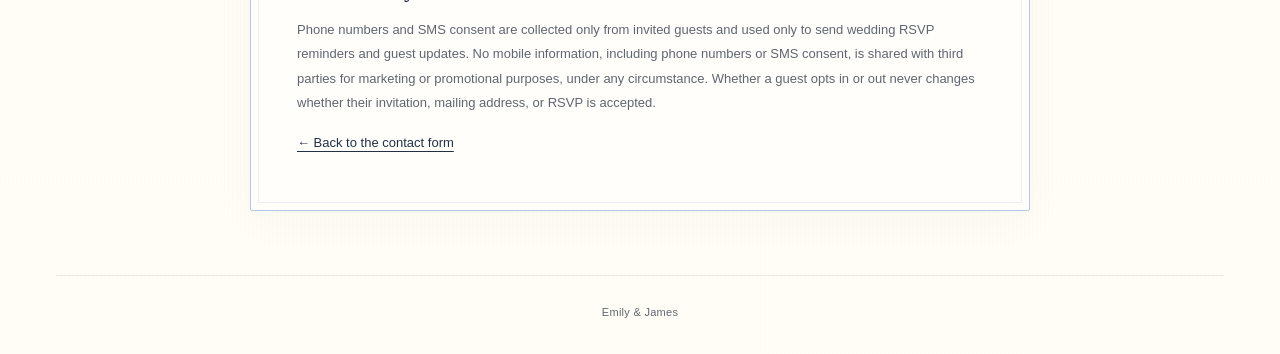
==== commit 3e074f83: "Use natural wording throughout guest contact pages" ====
--- a/sms-terms.html
+++ b/sms-terms.html
@@ -66,6 +66,6 @@
       <p class="field-help"><a class="text-button" href="./">&larr; Back to the contact form</a></p>
     </article>
   </main>
-  <footer>Made with love, for the people we love.</footer>
+  <footer>Emily &amp; James</footer>
 </body>
 </html>
